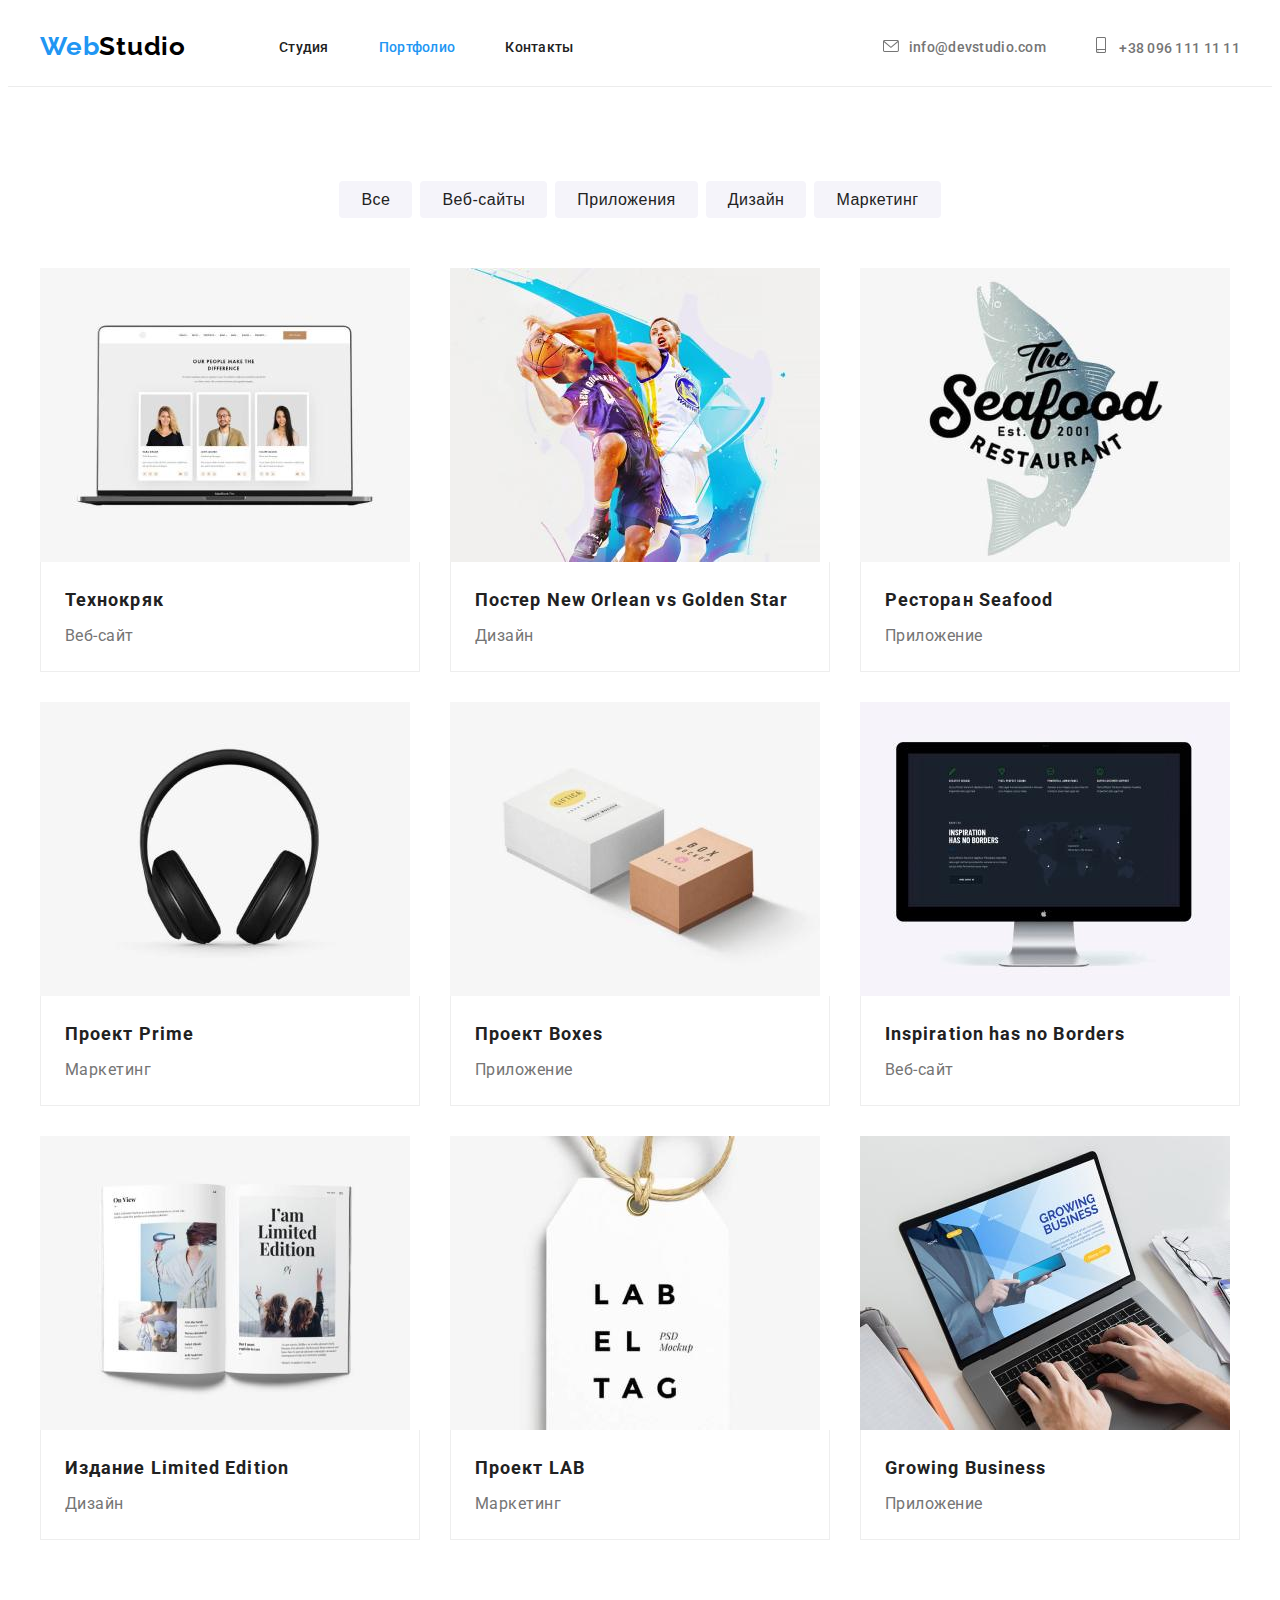
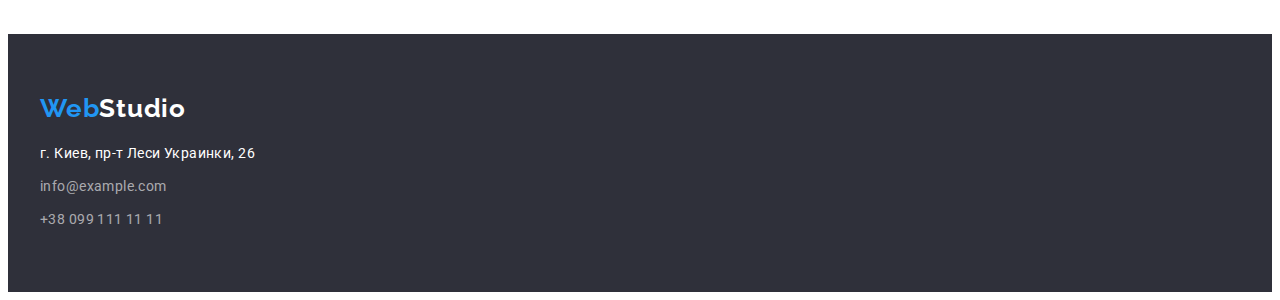
==== portfolio.html @ a6addc0a "Добавляет спрайт svg" ====
<!DOCTYPE html>
<html lang="ru">
<head>
  <meta charset="UTF-8">
  <meta http-equiv="X-UA-Compatible" content="IE=edge">
  <meta name="viewport" content="width=device-width, initial-scale=1.0">
  <!-- Normalize -->
  <link rel="stylesheet" href="https://cdnjs.cloudflare.com/ajax/libs/modern-normalize/1.0.0/modern-normalize.min.css" integrity="sha512-ISS7cAi1PEhQ8jnbJpJZMd29NlhNj4AWYyLOSp2CE/CsHxTCu+r+t0D2yoJudVrd0/8fTVPUVDzY5Tvli75u/g==" crossorigin="anonymous" />
  <!-- google fonts -->
  <link rel="preconnect" href="https://fonts.gstatic.com">
  <link href="https://fonts.googleapis.com/css2?family=Raleway:wght@700&family=Roboto:wght@400;500;700&display=swap" rel="stylesheet">
  
  <link rel="stylesheet" href="./css/style.css">
  <title>Портфолио</title>
</head>

  
  <body>

  <!-- Шапка-->
  <header class="header">

    <div class="container">

      <nav class="nav">
        <a class="link logo" href="index.html">Web<span class="logo-black">Studio</span></a>
    
        <!-- МЕНЮ -->

        <ul class="navigation list">
          <li class="navigation-item">
            <a class="link menu " href="index.html">Студия</a>
          </li>
          <li class="navigation-item">
            <a class="link menu current" href="./portfolio.html">Портфолио</a>
          </li>
          <li class="navigation-item">
            <a class="link menu" href="">Контакты </a>
            </li>
              
        </ul>
      </nav>
    
        <!--КОНТАКТЫ-->
        
          <ul class="list navigation list">

            <li class="contact email">
              
              <a class=" link contact" href="mailto:info@devstudio.com">
                <svg class="contact-icon-envelope" width="16px" height="12px">
                  <use href="./img/svg-sprite.svg#envelope"></use>
                </svg>info@devstudio.com</a>
            
            </li>
            <li class="contact">
              
              <a class="link contact" href="tel:+380961111111"> 
              <svg class="contact-icon-smartphone" width="10px" height="16px">
                <use href="./img/svg-sprite.svg#smartphone"></use>
              </svg>  +38 096 111 11 11</a>
            
            </li>
          </ul>
          
    </div>
    
    
      
  </header>

  <!-- Категории-->

  <main>
    <section class="menu-section">


      <div class="container">

        <h1 class="visually-hidden">Категории</h1>

      <ul class="list filters">
        <li class="list-filters-item">
          <button class="btn" type="button">Все</button>
        </li>

        <li class="list-filters-item">
          <button class="btn" type="button">Веб-сайты</button>
        </li>

        <li class="list-filters-item">
          <button class="btn" type="button">Приложения</button>
        </li>

        <li class="list-filters-item">
          <button class="btn" type="button">Дизайн</button>
        </li>

        <li class="list-filters-item">
          <button class="btn" type="button">Маркетинг</button>
        </li>

      </ul>

      
      

      <!-- Портфолио -->

      <h2 class="visually-hidden">Портфолио</h2>

    

        <ul class="list portfolio">
          <li class="list-portfolio-item">
            <img src="./img/img-hw2/img1.jpg" alt="Веб-сайт" width="370">
            
            <div class="list-portfolio-card">
              <h3 class="portfolio-title" >Технокряк</h3>
            <p class="portfolio-text">Веб-сайт</p>
            </div>
            
          </li>
  
          <li class="list-portfolio-item">
            <img src="./img/img-hw2/img2.jpg" alt="Постер с баскетболистами" width="370">

            <div class="list-portfolio-card">
            <h3 class="portfolio-title" >Постер New Orlean vs Golden Star</h3>
            <p class="portfolio-text">Дизайн</p>
            </div>
          </li>
  
          <li class="list-portfolio-item">
            <img src="./img/img-hw2/img3.jpg" alt="Логотип ресторана" width="370">
           
            <div class="list-portfolio-card">
              <h3 class="portfolio-title" >Ресторан Seafood</h3>
              <p class="portfolio-text">Приложение</p>
            </div>
          </li>
  
          <li class="list-portfolio-item">
            <img src="./img/img-hw2/img4.jpg" alt="Наушники" width="370">
           
            <div class="list-portfolio-card">
            <h3 class="portfolio-title" >Проект Prime</h3>
            <p class="portfolio-text">Маркетинг</p>
           </div>

          </li>
  
          <li class="list-portfolio-item">
            <img src="./img/img-hw2/img5.jpg" alt="Маленькие коробки" width="370">
            
            <div class="list-portfolio-card">
              <h3 class="portfolio-title" >Проект Boxes</h3>
              <p class="portfolio-text">Приложение</p>
            </div>
            
          </li>
  
          <li class="list-portfolio-item">
            <img src="./img/img-hw2/img6.jpg" alt="Веб-сайт" width="370">
            
            <div class="list-portfolio-card">
              <h3 class="portfolio-title" >Inspiration has no Borders</h3>
              <p class="portfolio-text">Веб-сайт</p>
            </div>
            
          </li>
          
          <li class="list-portfolio-item">
            <img src="./img/img-hw2/img7.jpg" alt="Журнал" width="370">
            
            <div class="list-portfolio-card">
              <h3 class="portfolio-title" >Издание Limited Edition</h3>
              <p class="portfolio-text">Дизайн</p>
            </div>
            
          </li>
  
          <li class="list-portfolio-item">
            <img src="./img/img-hw2/img8.jpg" alt="Логотип проэкта" width="370">
            
            <div class="list-portfolio-card">
              <h3 class="portfolio-title" >Проект LAB</h3>
              <p class="portfolio-text">Маркетинг</p>
            </div>
            
          </li>
  
          <li class="list-portfolio-item">
            <img src="./img/img-hw2/img9.jpg" alt="Дизайн для приложения" width="370">
            
            <div class="list-portfolio-card">
              <h3 class="portfolio-title" >Growing Business</h3>
              <p class="portfolio-text">Приложение</p>
            </div>
            
          </li>
  
        </ul>
     
      
    </div>
    </section>
    
  </main>

  <!-- ФУТЕР/////////////// -->

  <footer class="footer">
  
    <div class="container">
      <a class="link logo" href="index.html">Web<span class="logo-white">Studio</span> </a>
  
      <address class="address">
      
      <p class="address-text">г. Киев, пр-т Леси Украинки, 26</p> 
  
  
     
    <a class="link" href="mailto:info@example.com">info@example.com</a>
    <a class="link" href="tel:+380991111111">+38 099 111 11 11</a>
   
    
    </address>
    </div>
    
    
    
  </footer>
  


</body>
</html>
---- css/style.css ----
/*  Переменные */
:root {
  /* Цвета */
  --accent-color: #2196f3;
  --bg-color: #ffffff;
  --title-color: #212121;
  --secondary-text-color: #757575;
  --secondary-white-color: #ffffff;
  --margin-right-bottom:30px;

  /* Шрифты */
  --main-font: "Roboto", sans-serif;
  --secondary-font: "Raleway", sans-serif;
  --bg-color-hero-footer: #2f303a;
}

body {
  background-color: var(--bg-color);
  font-family: var(--main-font);
  color: var(--title-color);
  
}

/* Сброс стилей */
.link {
  text-decoration: none;
}
.list {
  list-style: none;
}
.address {
  font-style: normal;
}

h1,h2,h3,h4,h5,h6,p{
  margin: 0;
  padding: 0;
}

ul, ol{
  margin: 0;
  padding: 0;
}
img{
  display: block;
  max-width: 100%;
}

/* СПРЯТАННЫЕ ЗАГОЛОВКИ */

.visually-hidden { 
  position: absolute !important;
  clip: rect(1px 1px 1px 1px);
  clip: rect(1px, 1px, 1px, 1px);
  padding: 0 !important;
  border: 0 !important;
  height: 1px !important;
  width: 1px !important;
  overflow: hidden;
}



/* КОМПОНЕНТЫ*/
.btn {
  cursor: pointer;
}

.section-title {
  font-weight: 700;
  font-size: 36px;
  line-height: 1.16;
  text-align: center;
  letter-spacing: 0.03em;
  color: var(--title-color);
  margin-bottom: 50px;
}

.footer {
  background-color: var(--bg-color-hero-footer);
}

/* ШАПКА */

.header{
  border-bottom: 1px solid #ECECEC;
}
.container{
  width: 1200px;
  margin: 0 auto;
  padding-left: 15px;
  padding-right: 15px;
  
 
}

.header .container{
  display: flex;
  align-items: center;
  
}

.nav{
  display: flex;
  text-align: center;
  
}
/* ///////////Навигационное меню */
.link.menu{
padding-top: 32px;
padding-bottom: 32px;}







.navigation-item:not(:last-child){
  margin-right: 50px;
}

/* ////// КОНТАКТЫ  */
.navigation.list{
display: flex;
align-items: center;

margin-left: auto;

}
.link.contact{
padding-top: 32px;
padding-bottom: 32px;

}


.contact.email{
  margin-right: 50px;
}

.contact-icon-envelope{
width: 16px;
height: 12px;
fill:  #757575;
margin-right: 10px;
}

.contact-icon-smartphone{
  fill:#757575;
  width: 10px;
  height: 16px;
  margin-right: 10px;
}
/* Ховер иконки имейла и телефона */

.link.contact:hover .contact-icon-envelope{
  fill:var(--accent-color);
}

.link.contact:hover .contact-icon-smartphone{
  fill:var(--accent-color);
}

/* ///////////Навигационное меню  КОНЕЦ */



/* /////////////  ЛОГОТИП///////////// */
.nav .link.logo{
  padding-top: 24px;
  padding-bottom: 25px;
  margin-right: 93px;
}
.logo {
  font-family: var(--secondary-font);
  font-weight: 700;
  font-size: 26px;
  line-height: 1.1;
  letter-spacing: 0.03em;
  color: var(--accent-color);
}

.logo-white {
  color: var(--secondary-white-color);
}
.logo-black {
  color: #000000;
}

.link.menu {
  font-weight: 500;
  font-size: 14px;
  line-height: 1.14;
  letter-spacing: 0.02em;
  color: var(--title-color);
}
.link.menu:hover,
.link.menu:focus {
  color: var(--accent-color);
}

.list .link.menu.current {
  color: var(--accent-color);
}

.link.contact {
  font-weight: 500;
  font-size: 14px;
  line-height: 1.1;
  letter-spacing: 0.02em;
  color: var(--secondary-text-color);
}
.link.contact:hover,
.link.contact:focus {
  color: var(--accent-color);
}

/* ГЕРОЙ */
.hero.main {

  background-image: linear-gradient(
    rgba(47, 48, 58, 0.4),
    rgba(47, 48, 58, 0.4)
  ),
  url(../img/bg-optimized.jpg);
  background-color: var(--bg-color-hero-footer);
  
  max-width: 1600px;
  height: 600px;
  margin-left: auto;
  margin-right: auto;
  background-repeat: no-repeat;
}


.hero-title {
  font-weight: 900;
  font-size: 44px;
  line-height: 1.36;
  text-align: center;
  letter-spacing: 0.06em;
  text-transform: uppercase;
  color: #ffffff;
  margin-bottom: 30px ;
}

.hero .container{
  padding: 200px 15px ;
 
}



/* КНОПКА - ЗАКАЗАТЬ УСЛУГУ */

.btn.hero{
 min-width: 200px;
 padding: 10px 32px;
 display: block; 
 margin: 0 auto;
 text-align: center;

  font-weight: 700;
  font-size: 16px;
  line-height: 1.8;
  background-color: var(--accent-color);
  color: var(--secondary-white-color);
  box-shadow: 0px 4px 4px rgba(0, 0, 0, 0.15);
  border-radius: 4px;
  border: 0px;
  outline: 0px;
  
}



/* ОСОБЕННОСТИ*/

.list.features .thumb{
  margin-bottom: 30px;
  background-color:#F5F4FA;
  border-radius:4px;
  display: flex;
  justify-content: center;
  align-items: center;
  height: 120px;
  padding: 25px 100px;
}




.features-title {
  font-weight: 700;
  font-size: 14px;
  line-height: 1.14;
  letter-spacing: 0.03em;
  text-transform: uppercase;
  color: var(--title-color);
}

.features-text {
  font-size: 14px;
  line-height: 1.7;
  letter-spacing: 0.03em;
  color: var(--secondary-text-color);
}

.features-box{
  padding-bottom: 94px;
  padding-top: 94px;
}

.list.features{
  display: flex;
}

.features-item{
  flex-basis: calc(100% / 4);
}

.features-item:not(:last-child){
margin-right: 30px;
}
.features-title{
  margin-bottom: 10px;
}



/*  СЕКЦИЯ ЧЕМ МЫ ЗАНИМАЕМСЯ */

.content{
  padding-bottom: 94px;
}

.section-title{
/* margin-bottom: 50px; */
text-align: center;
}

.section.list{
  display: flex;
  flex-wrap: wrap;
  margin-left: calc(-1*var(--margin-right-bottom));
  margin-top: calc(-1*var(--margin-right-bottom));
}

.section-item{
  margin-left: var(--margin-right-bottom);
  margin-top: var(--margin-right-bottom);
  flex-basis: calc(100% / 3 - var(--margin-right-bottom));
}

/* НАША КОМАНДА  */


.description-section{
  padding-top: 94px;
  padding-bottom: 94px;
  background-color: #f5f4fa;
}

 .list.description{
  display: flex;
  flex-wrap: wrap;
}

 .list>.description-list-item{
  box-shadow: 0px 1px 3px rgba(0, 0, 0, 0.12), 0px 1px 1px rgba(0, 0, 0, 0.14), 0px 2px 1px rgba(0, 0, 0, 0.2);
border-radius: 0px 0px 4px 4px;
}

.list>.description-list-item:not(:last-child){
  margin-right: 30px;
}




.description .description-title {
  font-weight: 500;
  font-size: 16px;
  line-height: 1.18;
  letter-spacing: 0.03em;
  color: var(--title-color);
}

.description .description-text {
  font-size: 16px;
  line-height: 1.18;
  letter-spacing: 0.03em;
  color: var(--secondary-text-color);
  margin-bottom: 16px;
}


/* ///////////Соцеальные сети */
.thumb-list{
  display: flex;
  align-items: center;
  justify-content: space-between;
}

.thumb-social-icon.instagram{
  fill: #AFB1B8;
 }

.thumb-social-link{
  display: flex;
  align-items: center;
  justify-content: center;
  border-radius:50%;
  background-color: #fff;
  width: 44px;
  height: 44px;
}



/* ////// Ховер соц сетей */
.thumb-social-link:hover .thumb-social-icon,
.thumb-social-link:focus .thumb-social-icon{
  fill:#FFFFFF;
}



/* ///////////// */

/* ФУТЕР//////////*/

.footer .container{
  padding-top: 60px;
  padding-bottom: 60px;
}
.link.logo{
  margin: 0;
  padding: 0;
}
.address{margin-top: 20px;}

.address .address-text {
  font-size: 14px;
  line-height: 1.7;
  letter-spacing: 0.03em;
  color: var(--secondary-white-color);
  margin-bottom: 9px;
  
}


a[href="mailto:info@example.com"]{
  display: block;
  display: block;

}

 /* ////////////////// */
.description-flex{
  padding-top: var(--margin-right-bottom);
  padding-bottom: var(--margin-right-bottom); 
  text-align: center;
  padding-bottom: 30px;
  padding-left: 32px;
  padding-right: 32px;
}
.description-flex .description-title{
  margin-bottom: 10px;
}



.address .link {
  font-size: 14px;
  line-height: 1.7;
  letter-spacing: 0.03em;
  color: rgba(255, 255, 255, 0.6);
  margin-bottom: 9px;
}





/* ПОРТФОЛИО */
/* /////////// МЕНЮ*/
.menu-section{
  padding-top: 94px;
  padding-bottom: 94px;
}
.list.filters{
display: flex;
justify-content: center;
margin-bottom: 50px;

}

.list-filters-item:not(:last-child){
  margin-right: 8px;
}



/* ///////////КАТЕГОРИИ  */
.menu-section .btn {
  font-weight: 500;
  font-size: 16px;
  line-height: 1.6;
  text-align: center;
  letter-spacing: 0.03em;
  color: var(--title-color);
  background-color: #f5f4fa;
  border-radius: 4px;
  border: 0px;
  min-width: 73px;
  padding: 6px 22px;
}

.menu-section .btn:hover,
.menu-section .btn:focus {
  color: #ffffff;
  background-color: var(--accent-color);
}




/*  Портфолио сетка */


.portfolio{
  display: flex;
  flex-wrap: wrap;
  margin-left: -30px;
  margin-top: -30px;
}

.list-portfolio-item{
  flex-basis: calc(100% / 3 - 30px);
  margin-left: 30px;
  margin-top: 30px;
}

.portfolio>li:hover{
  box-shadow: 0px 1px 1px rgba(0, 0, 0, 0.12), 0px 4px 4px rgba(0, 0, 0, 0.06), 1px 4px 6px rgba(0, 0, 0, 0.16);
  cursor: pointer;
}


.list-portfolio-card{
background: #FFFFFF;
border-left: 1px solid #EEEEEE;
border-right: 1px solid #EEEEEE;
border-bottom: 1px solid #EEEEEE;
padding: 20px 24px;
}


.portfolio .portfolio-title {
  font-weight: 700;
  font-size: 18px;
  line-height: 2;
  letter-spacing: 0.06em;
  color: var(--title-color);
  margin-bottom: 4px;
}

.portfolio .portfolio-text {
  font-size: 16px;
  line-height: 1.8;
  letter-spacing: 0.03em;
  color: var(--secondary-text-color);
}
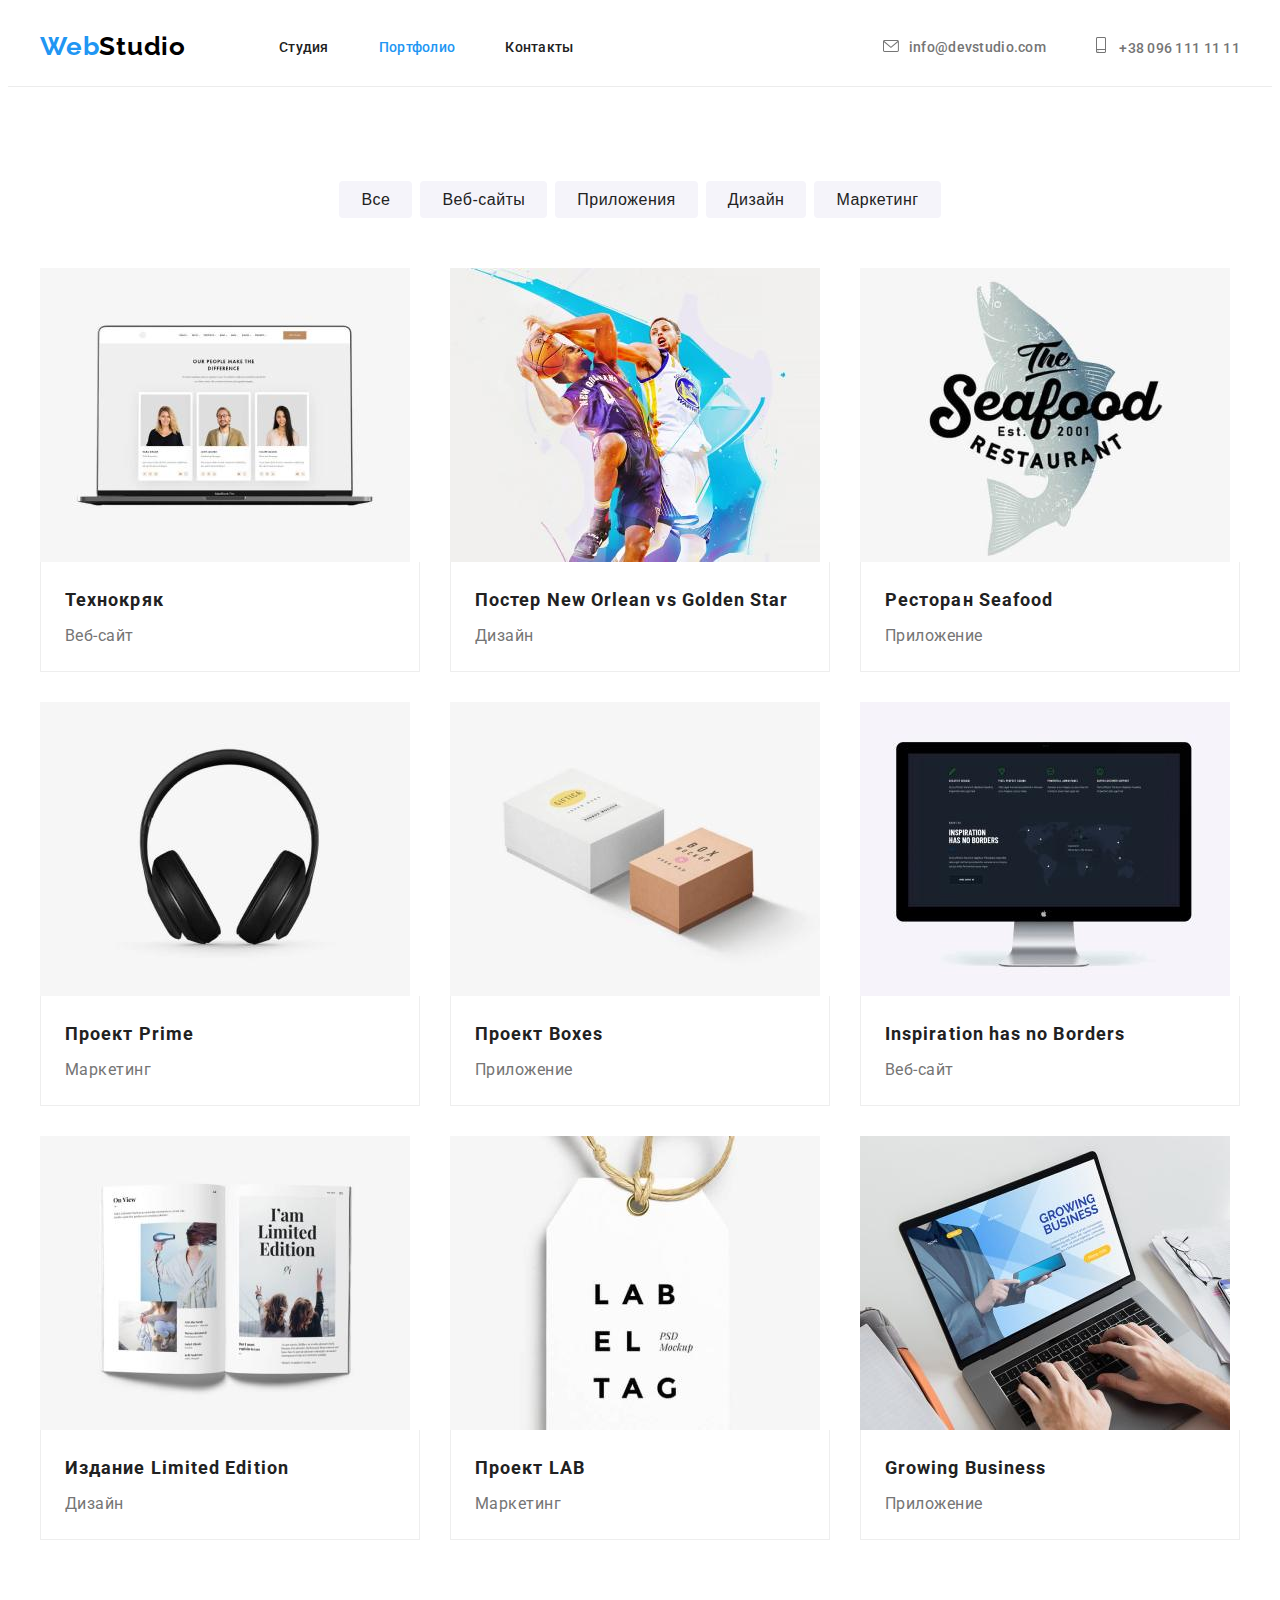
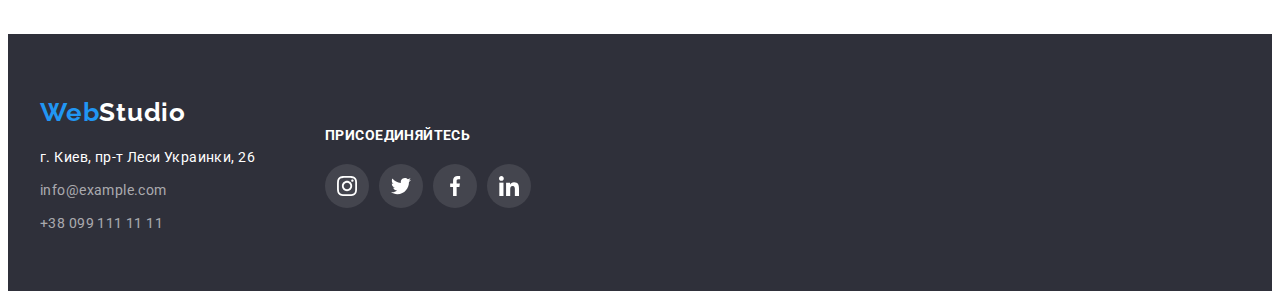
==== commit e064b446: "Заканчивает оформление векторной графики" ====
--- a/portfolio.html
+++ b/portfolio.html
@@ -213,6 +213,7 @@
   <footer class="footer">
   
     <div class="container">
+      <div class="footer-wrap-address">
       <a class="link logo" href="index.html">Web<span class="logo-white">Studio</span> </a>
   
       <address class="address">
@@ -226,6 +227,64 @@
    
     
     </address>
+        </div>
+
+        <div class="footer-wrap-join">
+          <b>присоединяйтесь</b>
+          <!-- Cписок -->
+        
+          <ul class="footer-wrap-list list">
+        
+            <li class="footer-wrap-item">
+              <a href="" class="footer-wrap link">
+                <svg class="footer-wrap-icon" width="20px" height="20px">
+                  <use href="./img/svg-sprite.svg#instagram"></use>
+                </svg>
+        
+              </a>
+          </li>
+        
+            <li class="footer-wrap-item">
+              <a href="" class="footer-wrap link">
+                <svg class="footer-wrap-icon" width="20px" height="20px">
+                  <use href="./img/svg-sprite.svg#twitter"></use>
+                </svg>
+        
+              </a>
+          </li>
+        
+            <li class="footer-wrap-item">
+              <a href="" class="footer-wrap link">
+                <svg class="footer-wrap-icon" width="20px" height="20px">
+                  <use href="./img/svg-sprite.svg#facebook"></use>
+                </svg>
+        
+              </a>
+          </li>
+        
+            <li class="footer-wrap-item">
+              <a href="" class="footer-wrap link">
+                <svg class="footer-wrap-icon" width="20px" height="20px">
+                  <use href="./img/svg-sprite.svg#linkedin"></use>
+                </svg>
+        
+              </a>
+          </li>
+        
+          </ul>
+        
+        
+        
+        </div>
+
+
+
+
+
+
+
+
+
     </div>
     
     
--- a/css/style.css
+++ b/css/style.css
@@ -368,6 +368,7 @@
 }
 
  .list>.description-list-item{
+   background-color:var(--secondary-white-color);
   box-shadow: 0px 1px 3px rgba(0, 0, 0, 0.12), 0px 1px 1px rgba(0, 0, 0, 0.14), 0px 2px 1px rgba(0, 0, 0, 0.2);
 border-radius: 0px 0px 4px 4px;
 }
@@ -412,29 +413,170 @@
   align-items: center;
   justify-content: center;
   border-radius:50%;
-  background-color: #fff;
   width: 44px;
   height: 44px;
-}
+  background-color: transparent;
+}
+
 
 
 
 /* ////// Ховер соц сетей */
+
+.thumb-social-item:hover .thumb-social-link,
+.thumb-social-item:focus .thumb-social-link{
+  background-color:var(--accent-color);
+}
+
+
+.thumb-social-icon{
+  fill: #AFB1B8;
+}
+
 .thumb-social-link:hover .thumb-social-icon,
 .thumb-social-link:focus .thumb-social-icon{
   fill:#FFFFFF;
-}
+  
+}
+
 
 
 
 /* ///////////// */
 
+/* <!-- ///////// Постоянные клиенты --> */
+.clients{
+  padding: 94px 94px;
+ background-color: #fff;
+}
+
+.clients-title{
+font-family: var(--main-font);
+font-weight: bold;
+font-size: 36px;
+line-height: 1.16;
+text-align: center;
+letter-spacing: 0.03em;
+color:var(--title-color);
+margin: 0auto;
+margin-bottom: 50px;
+}
+
+.clients-list{
+  display: flex;
+  align-items: center;
+  justify-content: space-between;
+}
+
+.clients-list-link{
+display: flex;
+justify-content: center;
+align-items: center;
+}
+
+
+  .clients-list-link{
+display: flex;
+align-items: center;
+justify-content: center;
+
+}
+
+.thumb-clients{
+    border: 1px solid #AFB1B8;
+    border-radius: 4px;
+    width: 170px;
+    height: 90px;
+    display: flex;
+    justify-content: center;
+    align-items: center;
+    background-color: transparent;
+}
+
+/* ////// ХОВЕР  */
+
+.clients-list-link:hover {
+  fill:var(--accent-color)
+
+
+}
+.clients-list-icon{
+  fill:#AFB1B8;
+}
+
+.clients-list-icon:hover,
+.clients-list-icon:focus{
+fill:var(--accent-color);
+}
+
+
+
+
+
+
+
+
+/* ////////// */
+
 /* ФУТЕР//////////*/
 
-.footer .container{
-  padding-top: 60px;
-  padding-bottom: 60px;
-}
+.footer{
+  padding-top: 64px;
+  padding-bottom: 55px;
+  
+}
+.footer>.container{
+  display: flex;
+  align-items: center;
+}
+
+.footer-wrap-address{
+  margin-right: 70px;
+}
+
+.footer-wrap-join>b{
+font-weight: bold;
+font-size: 14px;
+line-height: 1.14;
+letter-spacing: 0.03em;
+text-transform: uppercase;
+color: #FFFFFF;
+margin-bottom: 20px;
+display: inline-block;
+}
+
+/* //////СОЦ СЕТИ  */
+.footer-wrap-list{
+  display: flex;
+  align-items: center;
+  justify-content: space-between;
+}
+
+.footer-wrap-item:not(:last-child){
+  margin-right: 10px;
+}
+
+.footer-wrap-icon{
+  fill:var(--secondary-white-color);
+}
+
+.footer-wrap{
+  display: flex;
+  align-items: center;
+  justify-content: center;
+ 
+  border-radius:50%;
+  background: rgba(255, 255, 255, 0.1);
+  width: 44px;
+  height: 44px;
+}
+.footer-wrap:hover,
+.footer-focus:hover{
+  background: var(--accent-color);
+}
+
+/* ////// */
+
 .link.logo{
   margin: 0;
   padding: 0;
